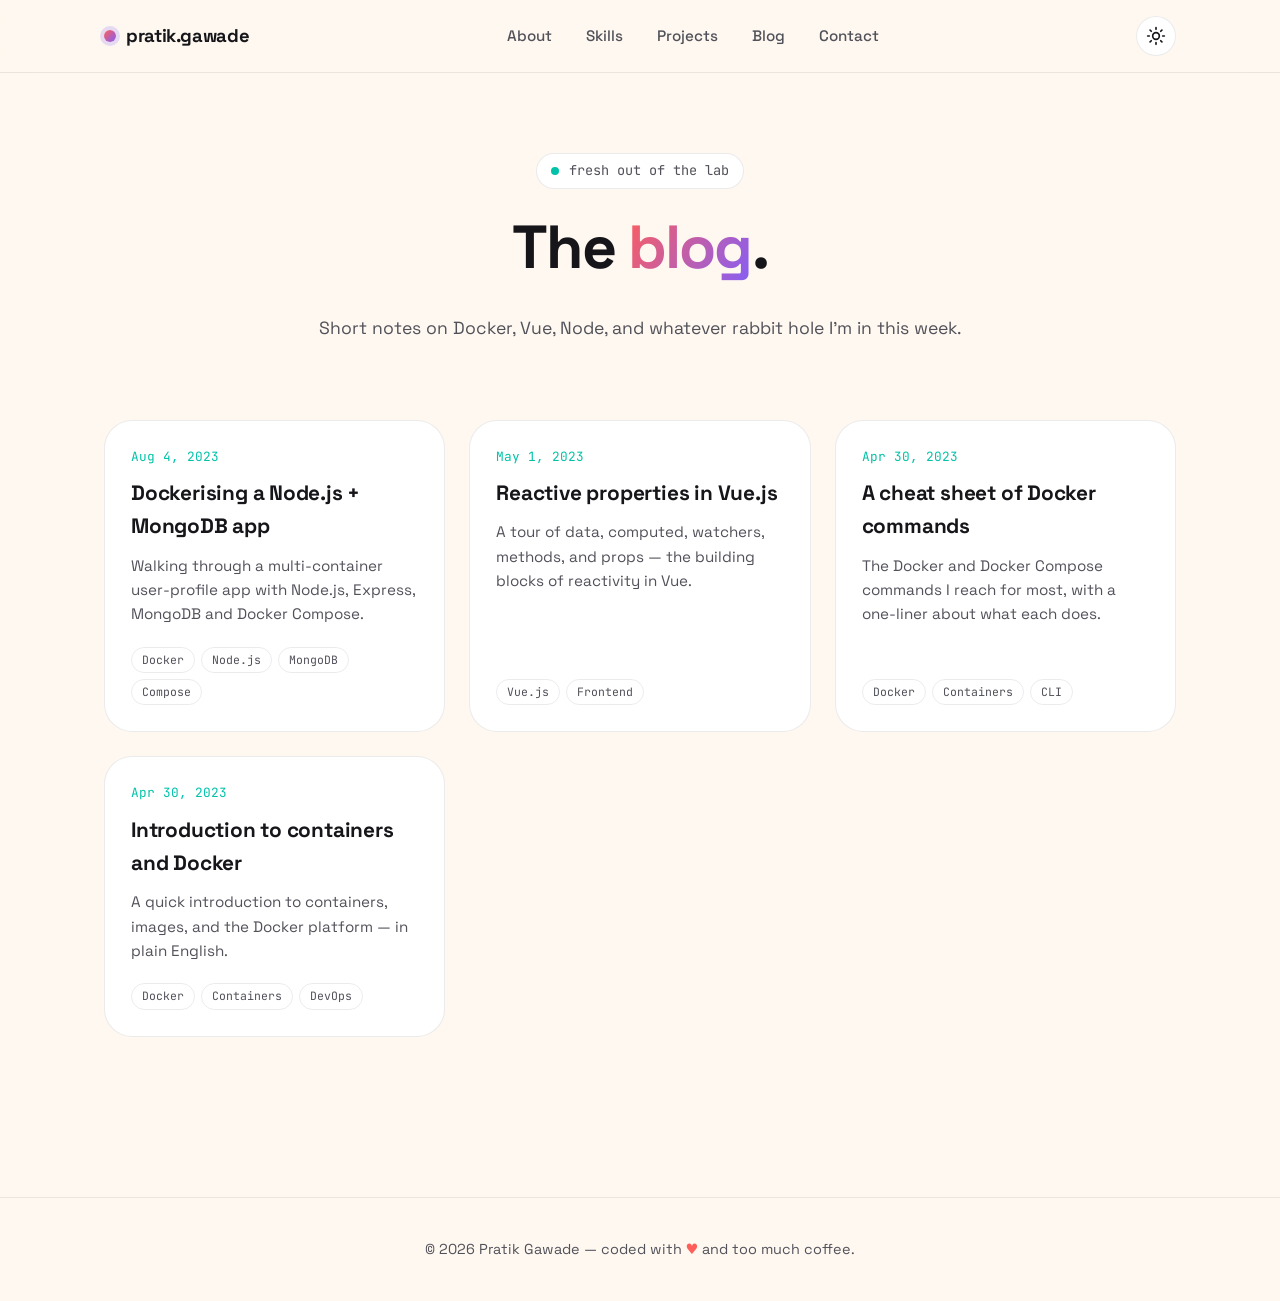
==== blog/index.html @ b4ccbeb9 "new version" ====
<!doctype html>
<html lang="en">
<head>
  <meta charset="utf-8" />
  <meta name="viewport" content="width=device-width, initial-scale=1" />
  <title>Blog — Pratik Gawade</title>
  <meta name="description" content="Articles about Docker, Vue.js, Node.js, and the odd DevOps rabbit hole." />
  <meta name="theme-color" content="#0e0e12" />
  <link rel="icon" href="data:image/svg+xml,%3Csvg xmlns='http://www.w3.org/2000/svg' viewBox='0 0 100 100'%3E%3Ctext y='.9em' font-size='90'%3E%E2%9C%A8%3C/text%3E%3C/svg%3E" />
  <link rel="preconnect" href="https://fonts.googleapis.com" />
  <link rel="preconnect" href="https://fonts.gstatic.com" crossorigin />
  <link href="https://fonts.googleapis.com/css2?family=Space+Grotesk:wght@400;500;600;700&family=JetBrains+Mono:wght@400;500;700&display=swap" rel="stylesheet" />
  <link rel="stylesheet" href="../assets/css/styles.css" />
</head>
<body>

  <header class="nav">
    <div class="nav-inner">
      <a href="../" class="brand"><span class="brand-dot"></span> pratik.gawade</a>
      <nav class="nav-links" id="nav-links">
        <a href="../#about">About</a>
        <a href="../#skills">Skills</a>
        <a href="../#projects">Projects</a>
        <a href="./">Blog</a>
        <a href="../#contact">Contact</a>
      </nav>
      <div style="display:flex; gap:8px; align-items:center;">
        <button class="theme-toggle" aria-label="Toggle theme">
          <svg class="moon" viewBox="0 0 24 24" fill="none" stroke="currentColor" stroke-width="2" stroke-linecap="round" stroke-linejoin="round"><path d="M21 12.79A9 9 0 1 1 11.21 3 7 7 0 0 0 21 12.79z"/></svg>
          <svg class="sun"  viewBox="0 0 24 24" fill="none" stroke="currentColor" stroke-width="2" stroke-linecap="round" stroke-linejoin="round"><circle cx="12" cy="12" r="4"/><path d="M12 2v2M12 20v2M4.93 4.93l1.41 1.41M17.66 17.66l1.41 1.41M2 12h2M20 12h2M4.93 19.07l1.41-1.41M17.66 6.34l1.41-1.41"/></svg>
        </button>
        <button class="nav-burger" aria-label="Open menu" aria-controls="nav-links">
          <svg viewBox="0 0 24 24" width="22" height="22" fill="none" stroke="currentColor" stroke-width="2" stroke-linecap="round"><line x1="3" y1="6" x2="21" y2="6"/><line x1="3" y1="12" x2="21" y2="12"/><line x1="3" y1="18" x2="21" y2="18"/></svg>
        </button>
      </div>
    </div>
  </header>

  <section class="blog-hero">
    <span class="hero-eyebrow"><span class="pulse"></span> fresh out of the lab</span>
    <h1>The <span class="accent">blog</span>.</h1>
    <p>Short notes on Docker, Vue, Node, and whatever rabbit hole I'm in this week.</p>
  </section>

  <div class="post-grid" data-post-list>
    <!-- posts injected by /assets/js/blog.js -->
  </div>

  <footer>
    &copy; <span data-year></span> Pratik Gawade — coded with <span class="heart">♥</span> and too much coffee.
  </footer>

  <script src="../assets/js/main.js"></script>
  <script src="../assets/js/blog.js"></script>
</body>
</html>
---- assets/css/styles.css ----
/* =========================================================================
   Pratik Gawade — portfolio stylesheet
   Playful + bold. CSS custom properties, no framework.
   ========================================================================= */

:root {
  --bg: #0e0e12;
  --bg-elev: #17171d;
  --fg: #f5f5f7;
  --fg-dim: #a8a8b3;
  --border: rgba(255, 255, 255, 0.08);

  --accent-1: #ff5e5b;   /* coral     */
  --accent-2: #ffd166;   /* sunny     */
  --accent-3: #00c2a8;   /* teal      */
  --accent-4: #845ef7;   /* violet    */
  --accent-5: #ff8cc3;   /* bubblegum */

  --font-display: "Space Grotesk", system-ui, -apple-system, Segoe UI, sans-serif;
  --font-mono: "JetBrains Mono", ui-monospace, SFMono-Regular, Menlo, monospace;

  --radius: 18px;
  --radius-lg: 28px;
  --max-w: 1120px;
  --ease: cubic-bezier(0.2, 0.8, 0.2, 1);
}

[data-theme="light"] {
  --bg: #fff8f0;
  --bg-elev: #ffffff;
  --fg: #16161a;
  --fg-dim: #51515a;
  --border: rgba(0, 0, 0, 0.08);
  --accent-5: #e85aa0;
}

/* ---------- base ---------- */

*, *::before, *::after { box-sizing: border-box; }

html { scroll-behavior: smooth; }

body {
  margin: 0;
  font-family: var(--font-display);
  background: var(--bg);
  color: var(--fg);
  line-height: 1.6;
  -webkit-font-smoothing: antialiased;
  overflow-x: hidden;
  transition: background 0.4s var(--ease), color 0.4s var(--ease);
}

a { color: var(--fg); text-decoration: none; }

img { max-width: 100%; display: block; }

code, pre, kbd {
  font-family: var(--font-mono);
  font-size: 0.92em;
}

.container {
  width: 100%;
  max-width: var(--max-w);
  margin: 0 auto;
  padding: 0 24px;
}

/* ---------- nav ---------- */

.nav {
  position: sticky;
  top: 0;
  z-index: 100;
  backdrop-filter: blur(14px);
  -webkit-backdrop-filter: blur(14px);
  background: color-mix(in oklab, var(--bg) 70%, transparent);
  border-bottom: 1px solid var(--border);
}

.nav-inner {
  display: flex;
  align-items: center;
  justify-content: space-between;
  padding: 16px 24px;
  max-width: var(--max-w);
  margin: 0 auto;
}

.brand {
  font-weight: 700;
  font-size: 1.15rem;
  letter-spacing: -0.02em;
  display: inline-flex;
  align-items: center;
  gap: 10px;
}
.brand-dot {
  width: 12px; height: 12px; border-radius: 50%;
  background: linear-gradient(135deg, var(--accent-1), var(--accent-4));
  box-shadow: 0 0 0 4px color-mix(in oklab, var(--accent-4) 20%, transparent);
}

.nav-links {
  display: flex;
  gap: 6px;
  align-items: center;
}
.nav-links a {
  padding: 8px 14px;
  border-radius: 999px;
  color: var(--fg-dim);
  font-weight: 500;
  font-size: 0.95rem;
  transition: color 0.2s, background 0.2s;
}
.nav-links a:hover { color: var(--fg); background: var(--bg-elev); }

.theme-toggle {
  background: var(--bg-elev);
  border: 1px solid var(--border);
  color: var(--fg);
  width: 40px; height: 40px;
  border-radius: 50%;
  cursor: pointer;
  display: inline-flex;
  align-items: center;
  justify-content: center;
  transition: transform 0.3s var(--ease), background 0.2s;
}
.theme-toggle:hover { transform: rotate(20deg); background: color-mix(in oklab, var(--accent-2) 30%, var(--bg-elev)); }
.theme-toggle svg { width: 20px; height: 20px; }
.theme-toggle .sun { display: none; }
[data-theme="light"] .theme-toggle .sun { display: block; }
[data-theme="light"] .theme-toggle .moon { display: none; }

.nav-burger {
  display: none;
  background: transparent;
  border: 0;
  color: var(--fg);
  cursor: pointer;
  width: 40px; height: 40px;
  border-radius: 50%;
}

/* ---------- hero ---------- */

.hero {
  position: relative;
  padding: 90px 24px 110px;
  max-width: var(--max-w);
  margin: 0 auto;
  display: grid;
  grid-template-columns: 1.4fr 1fr;
  gap: 60px;
  align-items: center;
  overflow: hidden;
}

.hero-blob {
  position: absolute;
  inset: 0;
  z-index: -1;
  overflow: hidden;
  pointer-events: none;
}
.hero-blob::before,
.hero-blob::after {
  content: "";
  position: absolute;
  width: 520px;
  height: 520px;
  border-radius: 50%;
  filter: blur(90px);
  opacity: 0.55;
  animation: drift 18s ease-in-out infinite;
}
.hero-blob::before {
  background: radial-gradient(circle, var(--accent-1), transparent 60%);
  top: -120px; left: -120px;
}
.hero-blob::after {
  background: radial-gradient(circle, var(--accent-4), transparent 60%);
  bottom: -140px; right: -100px;
  animation-delay: -9s;
}
[data-theme="light"] .hero-blob::before,
[data-theme="light"] .hero-blob::after { opacity: 0.35; }

@keyframes drift {
  0%, 100% { transform: translate(0, 0) scale(1); }
  33%      { transform: translate(60px, -40px) scale(1.1); }
  66%      { transform: translate(-50px, 60px) scale(0.95); }
}

.hero-eyebrow {
  display: inline-flex;
  align-items: center;
  gap: 10px;
  font-family: var(--font-mono);
  font-size: 0.85rem;
  color: var(--fg-dim);
  padding: 6px 14px;
  border: 1px solid var(--border);
  border-radius: 999px;
  background: var(--bg-elev);
}
.hero-eyebrow .pulse {
  width: 8px; height: 8px; border-radius: 50%;
  background: var(--accent-3);
  box-shadow: 0 0 0 0 color-mix(in oklab, var(--accent-3) 60%, transparent);
  animation: pulse 2s infinite;
}
@keyframes pulse {
  0%   { box-shadow: 0 0 0 0 color-mix(in oklab, var(--accent-3) 60%, transparent); }
  70%  { box-shadow: 0 0 0 10px transparent; }
  100% { box-shadow: 0 0 0 0 transparent; }
}

.hero h1 {
  font-size: clamp(2.6rem, 6.5vw, 4.6rem);
  line-height: 1.02;
  letter-spacing: -0.03em;
  margin: 18px 0 20px;
  font-weight: 700;
}
.hero h1 .wave {
  display: inline-block;
  transform-origin: 70% 70%;
  animation: wave 2.5s ease-in-out infinite;
}
@keyframes wave {
  0%, 60%, 100% { transform: rotate(0); }
  10%           { transform: rotate(14deg); }
  20%           { transform: rotate(-8deg); }
  30%           { transform: rotate(14deg); }
  40%           { transform: rotate(-4deg); }
  50%           { transform: rotate(10deg); }
}
.hero h1 .accent {
  background: linear-gradient(120deg, var(--accent-1), var(--accent-4) 50%, var(--accent-3));
  -webkit-background-clip: text;
          background-clip: text;
  color: transparent;
}

.hero .role {
  font-family: var(--font-mono);
  color: var(--fg-dim);
  font-size: 1.05rem;
}
.hero .role .rotator {
  color: var(--accent-2);
  font-weight: 700;
  display: inline-block;
  min-width: 1ch;
}
.hero .role .rotator::after {
  content: "|";
  margin-left: 2px;
  animation: blink 1s steps(2) infinite;
  color: var(--accent-1);
}
@keyframes blink { 50% { opacity: 0; } }

.hero p.lead {
  font-size: 1.15rem;
  color: var(--fg-dim);
  max-width: 540px;
  margin: 24px 0 32px;
}

.cta-row {
  display: flex;
  gap: 14px;
  flex-wrap: wrap;
}

.btn {
  display: inline-flex;
  align-items: center;
  gap: 10px;
  padding: 14px 24px;
  border-radius: 999px;
  font-weight: 600;
  font-size: 1rem;
  cursor: pointer;
  border: 2px solid transparent;
  transition: transform 0.15s var(--ease), box-shadow 0.2s, background 0.2s, color 0.2s;
}
.btn-primary {
  background: linear-gradient(120deg, var(--accent-1), var(--accent-4));
  color: #fff;
  box-shadow: 0 12px 30px -10px color-mix(in oklab, var(--accent-1) 60%, transparent);
}
.btn-primary:hover { transform: translateY(-2px); box-shadow: 0 18px 36px -10px color-mix(in oklab, var(--accent-4) 60%, transparent); }
.btn-ghost {
  background: transparent;
  color: var(--fg);
  border-color: var(--border);
}
.btn-ghost:hover { border-color: var(--accent-2); color: var(--accent-2); }

/* hero portrait */

.hero-portrait {
  position: relative;
  justify-self: center;
}
.hero-portrait .blob-frame {
  width: min(360px, 80vw);
  aspect-ratio: 1;
  border-radius: 60% 40% 55% 45% / 50% 60% 40% 50%;
  overflow: hidden;
  background: linear-gradient(135deg, var(--accent-4), var(--accent-1));
  padding: 6px;
  animation: morph 12s ease-in-out infinite;
  box-shadow: 0 30px 80px -30px color-mix(in oklab, var(--accent-4) 60%, transparent);
}
.hero-portrait .blob-frame img {
  width: 100%; height: 100%;
  object-fit: cover;
  border-radius: inherit;
}
@keyframes morph {
  0%, 100% { border-radius: 60% 40% 55% 45% / 50% 60% 40% 50%; }
  33%      { border-radius: 45% 55% 40% 60% / 60% 45% 55% 40%; }
  66%      { border-radius: 50% 50% 60% 40% / 45% 60% 40% 55%; }
}

.hero-portrait .sticker {
  position: absolute;
  padding: 10px 16px;
  border-radius: 999px;
  background: var(--bg-elev);
  border: 1px solid var(--border);
  font-family: var(--font-mono);
  font-size: 0.8rem;
  color: var(--fg);
  box-shadow: 0 10px 30px -12px rgba(0,0,0,0.4);
  animation: float 6s ease-in-out infinite;
}
.hero-portrait .sticker.s1 { top: 10%;  left: -20px;   color: var(--accent-3); }
.hero-portrait .sticker.s2 { bottom: 18%; right: -24px; color: var(--accent-2); animation-delay: -3s; }
.hero-portrait .sticker.s3 { bottom: -10px; left: 20%;  color: var(--accent-5); animation-delay: -1.5s; }
@keyframes float {
  0%, 100% { transform: translateY(0); }
  50%      { transform: translateY(-8px); }
}

/* ---------- sections ---------- */

section {
  padding: 90px 24px;
  max-width: var(--max-w);
  margin: 0 auto;
}

.section-head {
  margin-bottom: 50px;
}
.section-tag {
  display: inline-block;
  font-family: var(--font-mono);
  font-size: 0.85rem;
  color: var(--accent-3);
  background: color-mix(in oklab, var(--accent-3) 15%, transparent);
  padding: 4px 12px;
  border-radius: 999px;
  margin-bottom: 14px;
}
.section-head h2 {
  font-size: clamp(2rem, 4vw, 3rem);
  letter-spacing: -0.02em;
  margin: 0;
  line-height: 1.1;
}
.section-head p {
  color: var(--fg-dim);
  max-width: 620px;
  margin-top: 14px;
  font-size: 1.05rem;
}

/* ---------- about ---------- */

.about-grid {
  display: grid;
  grid-template-columns: 1.4fr 1fr;
  gap: 50px;
  align-items: start;
}
.about-grid p { color: var(--fg-dim); font-size: 1.08rem; }
.about-grid p strong { color: var(--fg); }

.fact-card {
  background: var(--bg-elev);
  border: 1px solid var(--border);
  border-radius: var(--radius-lg);
  padding: 28px;
  display: grid;
  gap: 20px;
}
.fact {
  display: flex;
  align-items: baseline;
  gap: 14px;
}
.fact .num {
  font-family: var(--font-mono);
  font-size: 2.2rem;
  font-weight: 700;
  background: linear-gradient(120deg, var(--accent-1), var(--accent-4));
  -webkit-background-clip: text; background-clip: text;
  color: transparent;
}
.fact .label { color: var(--fg-dim); font-size: 0.95rem; }

/* ---------- skills ---------- */

.skill-group {
  margin-bottom: 32px;
}
.skill-group h3 {
  font-size: 1.1rem;
  margin: 0 0 14px;
  color: var(--fg-dim);
  font-weight: 500;
  font-family: var(--font-mono);
  letter-spacing: 0.02em;
}
.chips {
  display: flex;
  flex-wrap: wrap;
  gap: 10px;
}
.chip {
  padding: 10px 18px;
  border-radius: 999px;
  background: var(--bg-elev);
  border: 1px solid var(--border);
  font-weight: 500;
  font-size: 0.95rem;
  transition: transform 0.15s var(--ease), background 0.2s, color 0.2s, border-color 0.2s;
}
.chip:hover { transform: translateY(-2px); }
.chip.c1 { color: var(--accent-1); border-color: color-mix(in oklab, var(--accent-1) 40%, transparent); }
.chip.c1:hover { background: color-mix(in oklab, var(--accent-1) 15%, var(--bg-elev)); }
.chip.c2 { color: var(--accent-2); border-color: color-mix(in oklab, var(--accent-2) 40%, transparent); }
.chip.c2:hover { background: color-mix(in oklab, var(--accent-2) 15%, var(--bg-elev)); }
.chip.c3 { color: var(--accent-3); border-color: color-mix(in oklab, var(--accent-3) 40%, transparent); }
.chip.c3:hover { background: color-mix(in oklab, var(--accent-3) 15%, var(--bg-elev)); }
.chip.c4 { color: var(--accent-4); border-color: color-mix(in oklab, var(--accent-4) 40%, transparent); }
.chip.c4:hover { background: color-mix(in oklab, var(--accent-4) 15%, var(--bg-elev)); }
.chip.c5 { color: var(--accent-5); border-color: color-mix(in oklab, var(--accent-5) 40%, transparent); }
.chip.c5:hover { background: color-mix(in oklab, var(--accent-5) 15%, var(--bg-elev)); }

/* ---------- experience / timeline ---------- */

.timeline {
  position: relative;
  padding-left: 36px;
}
.timeline::before {
  content: "";
  position: absolute;
  left: 10px;
  top: 8px;
  bottom: 8px;
  width: 2px;
  background: linear-gradient(to bottom, var(--accent-1), var(--accent-4), var(--accent-3));
  border-radius: 2px;
  opacity: 0.5;
}
.timeline-item {
  position: relative;
  background: var(--bg-elev);
  border: 1px solid var(--border);
  border-radius: var(--radius-lg);
  padding: 28px 30px;
  margin-bottom: 24px;
}
.timeline-dot {
  position: absolute;
  left: -36px;
  top: 32px;
  width: 22px; height: 22px;
  border-radius: 50%;
  background: var(--bg);
  border: 3px solid var(--accent-4);
  box-shadow: 0 0 0 4px color-mix(in oklab, var(--accent-4) 25%, transparent);
}
.timeline-item:nth-child(1) .timeline-dot { border-color: var(--accent-1); box-shadow: 0 0 0 4px color-mix(in oklab, var(--accent-1) 25%, transparent); }
.timeline-item:nth-child(2) .timeline-dot { border-color: var(--accent-3); box-shadow: 0 0 0 4px color-mix(in oklab, var(--accent-3) 25%, transparent); }
.timeline-item:nth-child(3) .timeline-dot { border-color: var(--accent-2); box-shadow: 0 0 0 4px color-mix(in oklab, var(--accent-2) 25%, transparent); }

.timeline-when {
  font-family: var(--font-mono);
  font-size: 0.85rem;
  color: var(--accent-3);
  margin-bottom: 6px;
}
.timeline-item h3 {
  margin: 0 0 6px;
  font-size: 1.35rem;
  letter-spacing: -0.01em;
}
.timeline-item h3 .at {
  color: var(--fg-dim);
  font-weight: 500;
  font-size: 0.95rem;
}
.timeline-note {
  color: var(--fg-dim);
  font-size: 0.95rem;
  margin: 0 0 20px;
}
.timeline-item > ul {
  color: var(--fg-dim);
  padding-left: 1.1em;
  margin: 10px 0 0;
}
.timeline-item > ul li { margin: 6px 0; }
.timeline-item > ul li strong { color: var(--fg); }

.role-project {
  margin-top: 22px;
  padding-top: 20px;
  border-top: 1px dashed var(--border);
}
.role-project h4 {
  margin: 0 0 10px;
  font-size: 1.05rem;
  font-family: var(--font-mono);
  color: var(--accent-2);
  letter-spacing: 0.01em;
}
.role-project ul {
  color: var(--fg-dim);
  padding-left: 1.1em;
  margin: 0;
}
.role-project ul li { margin: 6px 0; }
.role-project ul li strong { color: var(--fg); }

/* ---------- beyond (education + interests) ---------- */

.two-col {
  display: grid;
  grid-template-columns: 1fr 1fr;
  gap: 24px;
}
@media (max-width: 820px) {
  .two-col { grid-template-columns: 1fr; }
  .timeline { padding-left: 28px; }
  .timeline-dot { left: -28px; width: 18px; height: 18px; top: 28px; }
}

/* ---------- projects ---------- */

.project-grid {
  display: grid;
  grid-template-columns: repeat(auto-fit, minmax(290px, 1fr));
  gap: 24px;
}
.project-card {
  background: var(--bg-elev);
  border: 1px solid var(--border);
  border-radius: var(--radius-lg);
  padding: 28px;
  transition: transform 0.2s var(--ease), border-color 0.2s, box-shadow 0.2s;
  position: relative;
  overflow: hidden;
  display: flex;
  flex-direction: column;
}
.project-card::before {
  content: "";
  position: absolute;
  inset: 0;
  border-radius: inherit;
  padding: 1px;
  background: linear-gradient(135deg, var(--accent-1), var(--accent-4));
  -webkit-mask: linear-gradient(#000 0 0) content-box, linear-gradient(#000 0 0);
          mask: linear-gradient(#000 0 0) content-box, linear-gradient(#000 0 0);
  -webkit-mask-composite: xor;
          mask-composite: exclude;
  opacity: 0;
  transition: opacity 0.3s;
  pointer-events: none;
}
.project-card:hover { transform: translateY(-6px); box-shadow: 0 24px 50px -20px rgba(0,0,0,0.5); }
.project-card:hover::before { opacity: 1; }
.project-card .emoji {
  font-size: 2rem;
  margin-bottom: 14px;
}
.project-card h3 {
  margin: 0 0 10px;
  font-size: 1.3rem;
  letter-spacing: -0.01em;
}
.project-card p { color: var(--fg-dim); margin: 0 0 20px; font-size: 0.98rem; flex: 1; }
.project-card .tech {
  display: flex;
  flex-wrap: wrap;
  gap: 6px;
  margin-bottom: 20px;
}
.project-card .tech span {
  font-family: var(--font-mono);
  font-size: 0.75rem;
  color: var(--fg-dim);
  padding: 3px 10px;
  border: 1px solid var(--border);
  border-radius: 999px;
}
.project-card .links {
  display: flex;
  gap: 14px;
  font-size: 0.95rem;
}
.project-card .links a {
  color: var(--accent-3);
  font-weight: 600;
  display: inline-flex;
  align-items: center;
  gap: 6px;
}
.project-card .links a:hover { color: var(--accent-1); }

/* ---------- contact ---------- */

.contact {
  text-align: center;
}
.contact-card {
  background: var(--bg-elev);
  border: 1px solid var(--border);
  border-radius: var(--radius-lg);
  padding: 60px 32px;
  max-width: 720px;
  margin: 0 auto;
  position: relative;
  overflow: hidden;
}
.contact-card::before {
  content: "";
  position: absolute;
  inset: -2px;
  background: conic-gradient(from 90deg, var(--accent-1), var(--accent-2), var(--accent-3), var(--accent-4), var(--accent-5), var(--accent-1));
  border-radius: inherit;
  z-index: -1;
  filter: blur(30px);
  opacity: 0.3;
  animation: spin 20s linear infinite;
}
@keyframes spin { to { transform: rotate(360deg); } }
.contact-card h2 {
  font-size: clamp(1.8rem, 4vw, 2.8rem);
  margin: 0 0 10px;
  letter-spacing: -0.02em;
}
.contact-card p { color: var(--fg-dim); margin: 0 0 30px; }
.socials {
  display: flex;
  gap: 14px;
  justify-content: center;
  flex-wrap: wrap;
}
.socials a {
  width: 54px; height: 54px;
  border-radius: 50%;
  background: var(--bg);
  border: 1px solid var(--border);
  display: inline-flex;
  align-items: center;
  justify-content: center;
  color: var(--fg);
  transition: transform 0.2s var(--ease), color 0.2s, background 0.2s, border-color 0.2s;
}
.socials a svg { width: 22px; height: 22px; }
.socials a:hover { transform: translateY(-4px) rotate(-6deg); }
.socials a.gh:hover { color: #fff; background: #24292f; border-color: #24292f; }
.socials a.li:hover { color: #fff; background: #0a66c2; border-color: #0a66c2; }
.socials a.ig:hover { color: #fff; background: linear-gradient(135deg, #f09433, #e6683c, #dc2743, #cc2366, #bc1888); border-color: transparent; }
.socials a.em:hover { color: #fff; background: var(--accent-1); border-color: var(--accent-1); }

/* ---------- footer ---------- */

footer {
  padding: 40px 24px;
  text-align: center;
  color: var(--fg-dim);
  font-size: 0.9rem;
  border-top: 1px solid var(--border);
  margin-top: 60px;
}
footer .heart { color: var(--accent-1); }

/* ---------- blog ---------- */

.blog-hero {
  padding: 80px 24px 40px;
  max-width: var(--max-w);
  margin: 0 auto;
  text-align: center;
}
.blog-hero h1 {
  font-size: clamp(2.4rem, 5vw, 3.8rem);
  letter-spacing: -0.03em;
  margin: 10px 0 14px;
}
.blog-hero h1 .accent {
  background: linear-gradient(120deg, var(--accent-1), var(--accent-4));
  -webkit-background-clip: text; background-clip: text;
  color: transparent;
}
.blog-hero p { color: var(--fg-dim); font-size: 1.1rem; }

.post-grid {
  display: grid;
  grid-template-columns: repeat(auto-fit, minmax(280px, 1fr));
  gap: 24px;
  padding: 20px 24px 100px;
  max-width: var(--max-w);
  margin: 0 auto;
}
.post-card {
  background: var(--bg-elev);
  border: 1px solid var(--border);
  border-radius: var(--radius-lg);
  padding: 26px;
  text-decoration: none;
  color: inherit;
  display: flex;
  flex-direction: column;
  transition: transform 0.2s var(--ease), border-color 0.2s, box-shadow 0.2s;
}
.post-card:hover { transform: translateY(-4px); border-color: color-mix(in oklab, var(--accent-4) 50%, var(--border)); box-shadow: 0 20px 40px -20px rgba(0,0,0,0.4); }
.post-card .date {
  font-family: var(--font-mono);
  font-size: 0.8rem;
  color: var(--accent-3);
  margin-bottom: 10px;
}
.post-card h2 {
  margin: 0 0 10px;
  font-size: 1.3rem;
  letter-spacing: -0.01em;
}
.post-card p { color: var(--fg-dim); font-size: 0.95rem; margin: 0 0 20px; flex: 1; }
.post-card .tags { display: flex; flex-wrap: wrap; gap: 6px; }
.post-card .tags span {
  font-family: var(--font-mono);
  font-size: 0.72rem;
  color: var(--fg-dim);
  padding: 3px 10px;
  border: 1px solid var(--border);
  border-radius: 999px;
}

/* post view */
.post {
  max-width: 760px;
  margin: 0 auto;
  padding: 60px 24px 100px;
}
.post .back {
  display: inline-flex;
  align-items: center;
  gap: 6px;
  color: var(--fg-dim);
  font-family: var(--font-mono);
  font-size: 0.9rem;
  margin-bottom: 30px;
}
.post .back:hover { color: var(--accent-3); }
.post .meta {
  color: var(--fg-dim);
  font-family: var(--font-mono);
  font-size: 0.9rem;
  margin-bottom: 10px;
}
.post h1.title {
  font-size: clamp(2rem, 4.5vw, 3rem);
  line-height: 1.1;
  letter-spacing: -0.03em;
  margin: 0 0 20px;
}
.post .tags { display: flex; flex-wrap: wrap; gap: 6px; margin-bottom: 40px; }
.post .tags span {
  font-family: var(--font-mono);
  font-size: 0.72rem;
  color: var(--accent-3);
  padding: 3px 10px;
  border: 1px solid color-mix(in oklab, var(--accent-3) 40%, transparent);
  border-radius: 999px;
}

.post .md h2 { font-size: 1.7rem; margin: 44px 0 14px; letter-spacing: -0.01em; }
.post .md h3 { font-size: 1.3rem; margin: 32px 0 10px; }
.post .md p  { margin: 14px 0; color: var(--fg); font-size: 1.05rem; }
.post .md a  { color: var(--accent-3); text-decoration: underline; text-underline-offset: 3px; text-decoration-color: color-mix(in oklab, var(--accent-3) 40%, transparent); }
.post .md a:hover { color: var(--accent-1); text-decoration-color: var(--accent-1); }
.post .md ul, .post .md ol { padding-left: 1.4em; }
.post .md li { margin: 8px 0; }
.post .md img { border-radius: var(--radius); margin: 24px 0; }
.post .md hr { border: 0; border-top: 1px solid var(--border); margin: 40px 0; }
.post .md blockquote {
  border-left: 4px solid var(--accent-4);
  padding: 6px 20px;
  margin: 20px 0;
  background: color-mix(in oklab, var(--accent-4) 10%, transparent);
  border-radius: 0 var(--radius) var(--radius) 0;
  color: var(--fg-dim);
}
.post .md code {
  background: color-mix(in oklab, var(--accent-2) 15%, var(--bg-elev));
  color: var(--accent-2);
  padding: 2px 6px;
  border-radius: 6px;
  font-size: 0.9em;
}
.post .md pre {
  background: var(--bg-elev);
  border: 1px solid var(--border);
  padding: 20px;
  border-radius: var(--radius);
  overflow-x: auto;
  margin: 20px 0;
}
.post .md pre code {
  background: transparent;
  color: var(--fg);
  padding: 0;
  font-size: 0.9rem;
}

/* ---------- 404 ---------- */

.notfound {
  min-height: 80vh;
  display: grid;
  place-items: center;
  text-align: center;
  padding: 40px;
}
.notfound h1 {
  font-size: clamp(5rem, 20vw, 12rem);
  margin: 0;
  background: linear-gradient(120deg, var(--accent-1), var(--accent-4));
  -webkit-background-clip: text; background-clip: text;
  color: transparent;
  line-height: 1;
}
.notfound p { color: var(--fg-dim); font-size: 1.1rem; margin: 20px 0 30px; }

/* ---------- utils ---------- */

.reveal {
  opacity: 0;
  transform: translateY(24px);
  transition: opacity 0.7s var(--ease), transform 0.7s var(--ease);
}
.reveal.in {
  opacity: 1;
  transform: none;
}

.sr-only {
  position: absolute; width: 1px; height: 1px; padding: 0; overflow: hidden;
  clip: rect(0,0,0,0); white-space: nowrap; border: 0;
}

/* ---------- responsive ---------- */

@media (max-width: 820px) {
  .hero {
    grid-template-columns: 1fr;
    text-align: center;
    padding: 50px 24px 70px;
    gap: 40px;
  }
  .hero-portrait { order: -1; }
  .hero p.lead { margin-left: auto; margin-right: auto; }
  .cta-row { justify-content: center; }
  .about-grid { grid-template-columns: 1fr; }

  .nav-links { display: none; position: absolute; top: 100%; right: 16px;
    flex-direction: column; align-items: stretch; gap: 4px;
    background: var(--bg-elev); border: 1px solid var(--border);
    padding: 10px; border-radius: 16px; min-width: 180px;
    box-shadow: 0 20px 40px -20px rgba(0,0,0,0.5);
  }
  .nav-links.open { display: flex; }
  .nav-burger { display: inline-flex; align-items: center; justify-content: center; }
}

@media (prefers-reduced-motion: reduce) {
  *, *::before, *::after {
    animation-duration: 0.001ms !important;
    animation-iteration-count: 1 !important;
    transition-duration: 0.001ms !important;
    scroll-behavior: auto !important;
  }
  .reveal { opacity: 1; transform: none; }
}
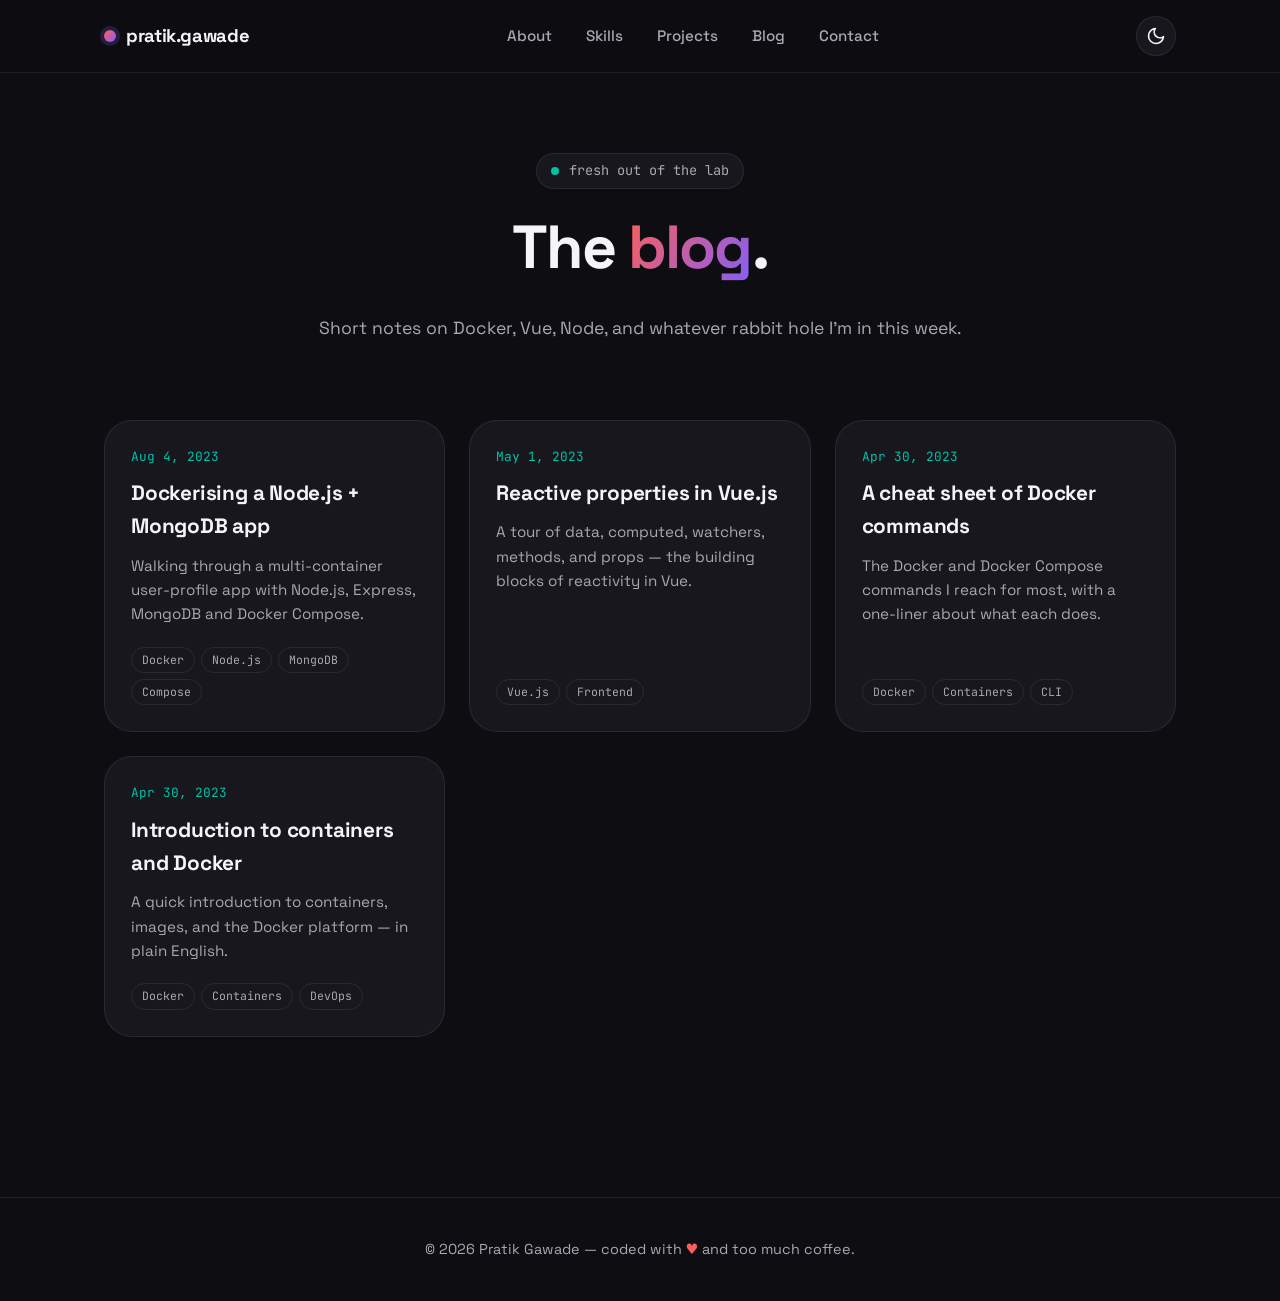
==== commit 9be6a608: "final sketch" ====
--- a/blog/index.html
+++ b/blog/index.html
@@ -50,7 +50,7 @@
     &copy; <span data-year></span> Pratik Gawade — coded with <span class="heart">♥</span> and too much coffee.
   </footer>
 
-  <script src="../assets/js/main.js"></script>
-  <script src="../assets/js/blog.js"></script>
+  <script src="../assets/js/main.js" defer></script>
+  <script src="../assets/js/blog.js" defer></script>
 </body>
 </html>
--- a/assets/css/styles.css
+++ b/assets/css/styles.css
@@ -38,7 +38,7 @@
 
 *, *::before, *::after { box-sizing: border-box; }
 
-html { scroll-behavior: smooth; }
+html { scroll-behavior: smooth; overflow-x: hidden; }
 
 body {
   margin: 0;
@@ -170,13 +170,17 @@
 .hero-blob::after {
   content: "";
   position: absolute;
-  width: 520px;
-  height: 520px;
+  width: 420px;
+  height: 420px;
   border-radius: 50%;
-  filter: blur(90px);
+  filter: blur(60px);
   opacity: 0.55;
   animation: drift 18s ease-in-out infinite;
-}
+  will-change: transform;
+  animation-play-state: paused;
+}
+.hero-in .hero-blob::before,
+.hero-in .hero-blob::after { animation-play-state: running; }
 .hero-blob::before {
   background: radial-gradient(circle, var(--accent-1), transparent 60%);
   top: -120px; left: -120px;
@@ -271,6 +275,15 @@
   max-width: 540px;
   margin: 24px 0 32px;
 }
+.hero p.lead a {
+  color: var(--accent-3);
+  text-decoration: underline;
+  text-underline-offset: 3px;
+  text-decoration-color: color-mix(in oklab, var(--accent-3) 40%, transparent);
+  transition: color 0.2s, text-decoration-color 0.2s;
+}
+.hero p.lead a:hover { color: var(--accent-1); text-decoration-color: var(--accent-1); }
+.hero p.lead a strong { color: inherit; }
 
 .cta-row {
   display: flex;
@@ -317,8 +330,10 @@
   background: linear-gradient(135deg, var(--accent-4), var(--accent-1));
   padding: 6px;
   animation: morph 12s ease-in-out infinite;
+  animation-play-state: paused;
   box-shadow: 0 30px 80px -30px color-mix(in oklab, var(--accent-4) 60%, transparent);
 }
+.hero-in .hero-portrait .blob-frame { animation-play-state: running; }
 .hero-portrait .blob-frame img {
   width: 100%; height: 100%;
   object-fit: cover;
@@ -341,7 +356,10 @@
   color: var(--fg);
   box-shadow: 0 10px 30px -12px rgba(0,0,0,0.4);
   animation: float 6s ease-in-out infinite;
-}
+  animation-play-state: paused;
+  will-change: transform;
+}
+.hero-in .hero-portrait .sticker { animation-play-state: running; }
 .hero-portrait .sticker.s1 { top: 10%;  left: -20px;   color: var(--accent-3); }
 .hero-portrait .sticker.s2 { bottom: 18%; right: -24px; color: var(--accent-2); animation-delay: -3s; }
 .hero-portrait .sticker.s3 { bottom: -10px; left: 20%;  color: var(--accent-5); animation-delay: -1.5s; }
@@ -394,6 +412,21 @@
 }
 .about-grid p { color: var(--fg-dim); font-size: 1.08rem; }
 .about-grid p strong { color: var(--fg); }
+.about-grid p a {
+  color: var(--accent-3);
+  text-decoration: underline;
+  text-underline-offset: 3px;
+  text-decoration-color: color-mix(in oklab, var(--accent-3) 40%, transparent);
+  transition: color 0.2s, text-decoration-color 0.2s;
+}
+.about-grid p a:hover { color: var(--accent-1); text-decoration-color: var(--accent-1); }
+.about-grid p a strong { color: inherit; }
+
+.about-side {
+  display: flex;
+  flex-direction: column;
+  gap: 24px;
+}
 
 .fact-card {
   background: var(--bg-elev);
@@ -403,20 +436,89 @@
   display: grid;
   gap: 20px;
 }
+
+/* ---------- photo card (trek shots) ---------- */
+/* Matches the hero's .blob-frame treatment: gradient-padded border,
+   morphing blob radius, and a safely-centered sticker that won't get
+   clipped by the organic shape. */
+
+.photo-card {
+  position: relative;
+  margin: 0;
+  border-radius: 60% 40% 55% 45% / 50% 60% 40% 50%;
+  overflow: hidden;
+  background: linear-gradient(135deg, var(--accent-4), var(--accent-1));
+  padding: 6px;
+  box-shadow: 0 30px 80px -30px color-mix(in oklab, var(--accent-4) 60%, transparent);
+  animation: morph 12s ease-in-out infinite;
+  animation-delay: -4s;
+  transition: transform 0.25s var(--ease);
+}
+.photo-card:hover { transform: translateY(-4px); }
+.photo-card img {
+  display: block;
+  width: 100%;
+  aspect-ratio: 4 / 3;
+  object-fit: cover;
+  border-radius: inherit;
+}
+.photo-sticker {
+  position: absolute;
+  top: 7%;
+  left: 50%;
+  transform: translateX(-50%);
+  padding: 8px 14px;
+  border-radius: 999px;
+  background: color-mix(in oklab, var(--bg-elev) 90%, transparent);
+  backdrop-filter: blur(10px);
+  -webkit-backdrop-filter: blur(10px);
+  border: 1px solid var(--border);
+  font-family: var(--font-mono);
+  font-size: 0.8rem;
+  color: var(--fg);
+  text-decoration: none;
+  white-space: nowrap;
+  box-shadow: 0 10px 30px -12px rgba(0,0,0,0.4);
+  transition: color 0.2s, background 0.2s;
+}
+.photo-sticker:hover { color: var(--accent-3); }
+
+/* ---------- interests grid (chips + trek photo side by side) ---------- */
+
+.interests-grid {
+  display: grid;
+  grid-template-columns: 1.1fr 1fr;
+  gap: 32px;
+  align-items: center;
+}
+.interests-grid .chips { gap: 12px; }
+.interests-grid .chip { padding: 12px 20px; font-size: 1rem; }
+.interests-grid .photo-card { max-width: 420px; justify-self: center; }
+@media (max-width: 820px) {
+  .interests-grid { grid-template-columns: 1fr; gap: 36px; }
+  .interests-grid .photo-card { max-width: 320px; }
+  .photo-sticker { font-size: 0.72rem; padding: 7px 12px; }
+}
 .fact {
-  display: flex;
+  display: grid;
+  grid-template-columns: 110px 1fr;
+  gap: 16px;
   align-items: baseline;
-  gap: 14px;
 }
 .fact .num {
   font-family: var(--font-mono);
   font-size: 2.2rem;
   font-weight: 700;
+  line-height: 1;
   background: linear-gradient(120deg, var(--accent-1), var(--accent-4));
   -webkit-background-clip: text; background-clip: text;
   color: transparent;
 }
-.fact .label { color: var(--fg-dim); font-size: 0.95rem; }
+.fact .label { color: var(--fg-dim); font-size: 0.95rem; line-height: 1.4; }
+@media (max-width: 420px) {
+  .fact { grid-template-columns: 90px 1fr; gap: 12px; }
+  .fact .num { font-size: 1.9rem; }
+}
 
 /* ---------- skills ---------- */
 
@@ -554,15 +656,17 @@
 }
 @media (max-width: 820px) {
   .two-col { grid-template-columns: 1fr; }
-  .timeline { padding-left: 28px; }
-  .timeline-dot { left: -28px; width: 18px; height: 18px; top: 28px; }
+  .timeline { padding-left: 24px; }
+  .timeline-dot { left: -24px; width: 18px; height: 18px; top: 28px; }
+  .timeline-item { padding: 24px 22px; }
+  .role-project { margin-top: 18px; padding-top: 16px; }
 }
 
 /* ---------- projects ---------- */
 
 .project-grid {
   display: grid;
-  grid-template-columns: repeat(auto-fit, minmax(290px, 1fr));
+  grid-template-columns: repeat(auto-fit, minmax(min(100%, 290px), 1fr));
   gap: 24px;
 }
 .project-card {
@@ -644,19 +748,24 @@
   max-width: 720px;
   margin: 0 auto;
   position: relative;
-  overflow: hidden;
+  isolation: isolate;
 }
 .contact-card::before {
   content: "";
   position: absolute;
-  inset: -2px;
+  inset: -40px;
   background: conic-gradient(from 90deg, var(--accent-1), var(--accent-2), var(--accent-3), var(--accent-4), var(--accent-5), var(--accent-1));
-  border-radius: inherit;
+  border-radius: var(--radius-lg);
   z-index: -1;
-  filter: blur(30px);
-  opacity: 0.3;
+  filter: blur(40px);
+  opacity: 0.55;
   animation: spin 20s linear infinite;
-}
+  animation-play-state: paused;
+  pointer-events: none;
+  will-change: transform;
+}
+.contact-in .contact-card::before { animation-play-state: running; }
+[data-theme="light"] .contact-card::before { opacity: 0.4; }
 @keyframes spin { to { transform: rotate(360deg); } }
 .contact-card h2 {
   font-size: clamp(1.8rem, 4vw, 2.8rem);
@@ -722,7 +831,7 @@
 
 .post-grid {
   display: grid;
-  grid-template-columns: repeat(auto-fit, minmax(280px, 1fr));
+  grid-template-columns: repeat(auto-fit, minmax(min(100%, 280px), 1fr));
   gap: 24px;
   padding: 20px 24px 100px;
   max-width: var(--max-w);
@@ -897,6 +1006,14 @@
   }
   .nav-links.open { display: flex; }
   .nav-burger { display: inline-flex; align-items: center; justify-content: center; }
+
+  /* backdrop-filter recalculates every scroll frame — expensive on mobile GPUs.
+     Swap for a nearly-opaque background that reads similarly but costs nothing. */
+  .nav {
+    backdrop-filter: none;
+    -webkit-backdrop-filter: none;
+    background: color-mix(in oklab, var(--bg) 94%, transparent);
+  }
 }
 
 @media (prefers-reduced-motion: reduce) {
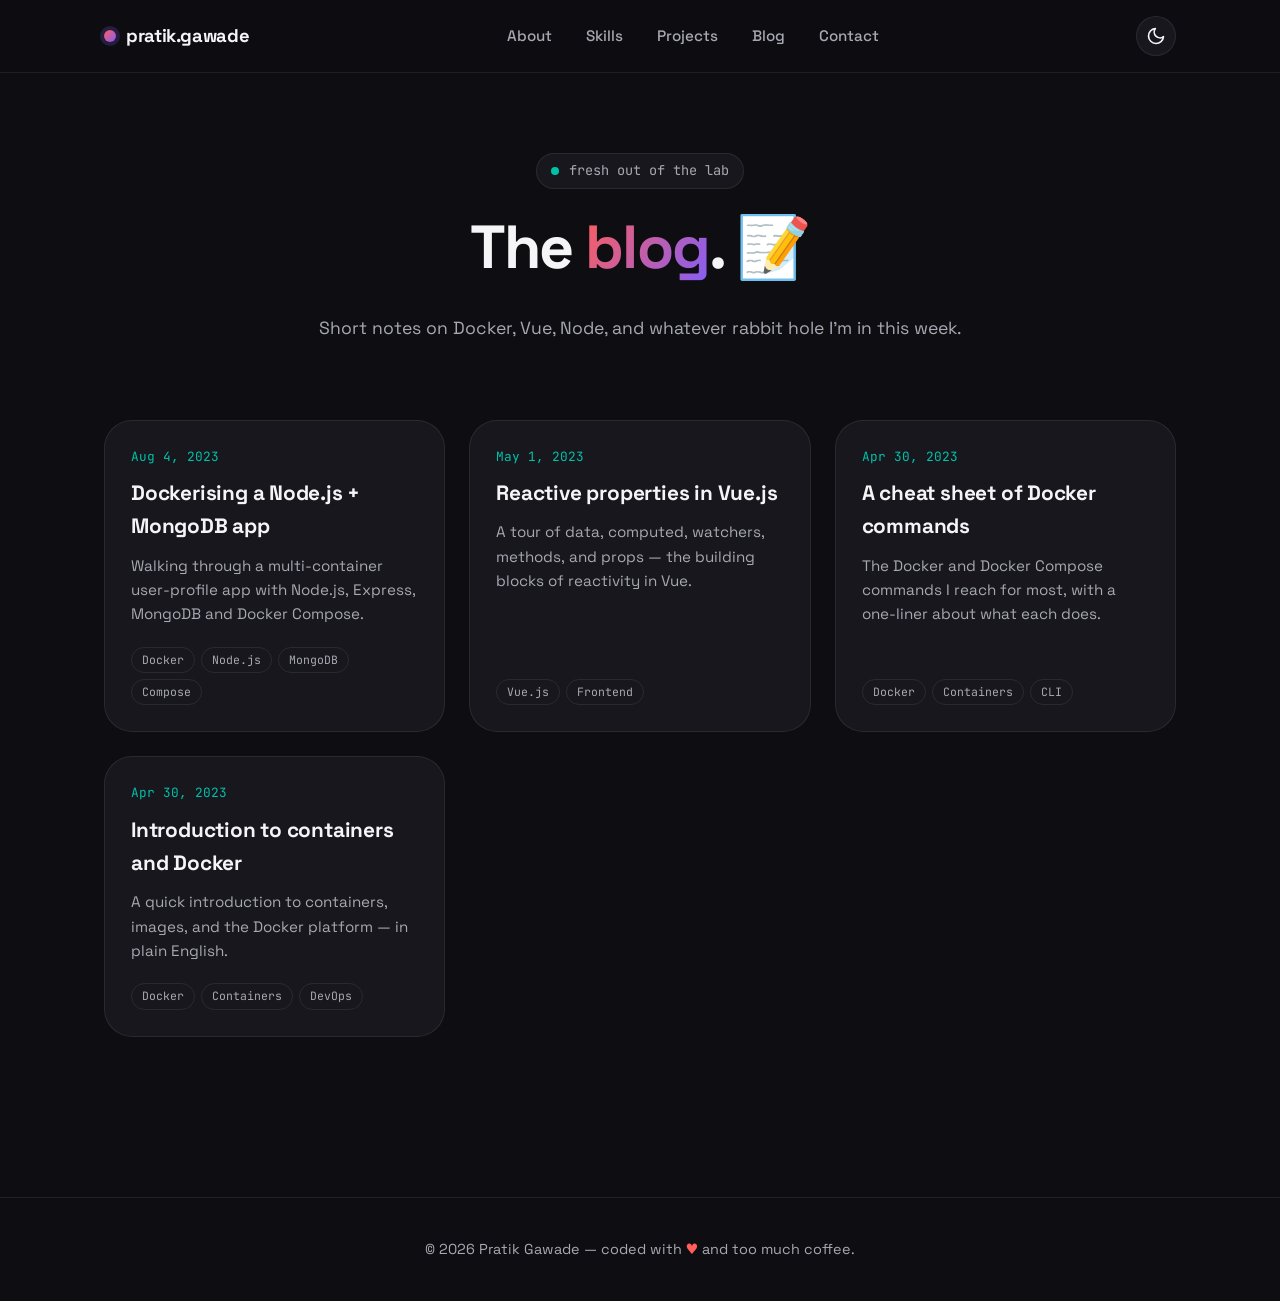
==== commit 6d5634bc: "great  improvments" ====
--- a/blog/index.html
+++ b/blog/index.html
@@ -38,7 +38,7 @@
 
   <section class="blog-hero">
     <span class="hero-eyebrow"><span class="pulse"></span> fresh out of the lab</span>
-    <h1>The <span class="accent">blog</span>.</h1>
+    <h1>The <span class="accent">blog</span>. 📝</h1>
     <p>Short notes on Docker, Vue, Node, and whatever rabbit hole I'm in this week.</p>
   </section>
 
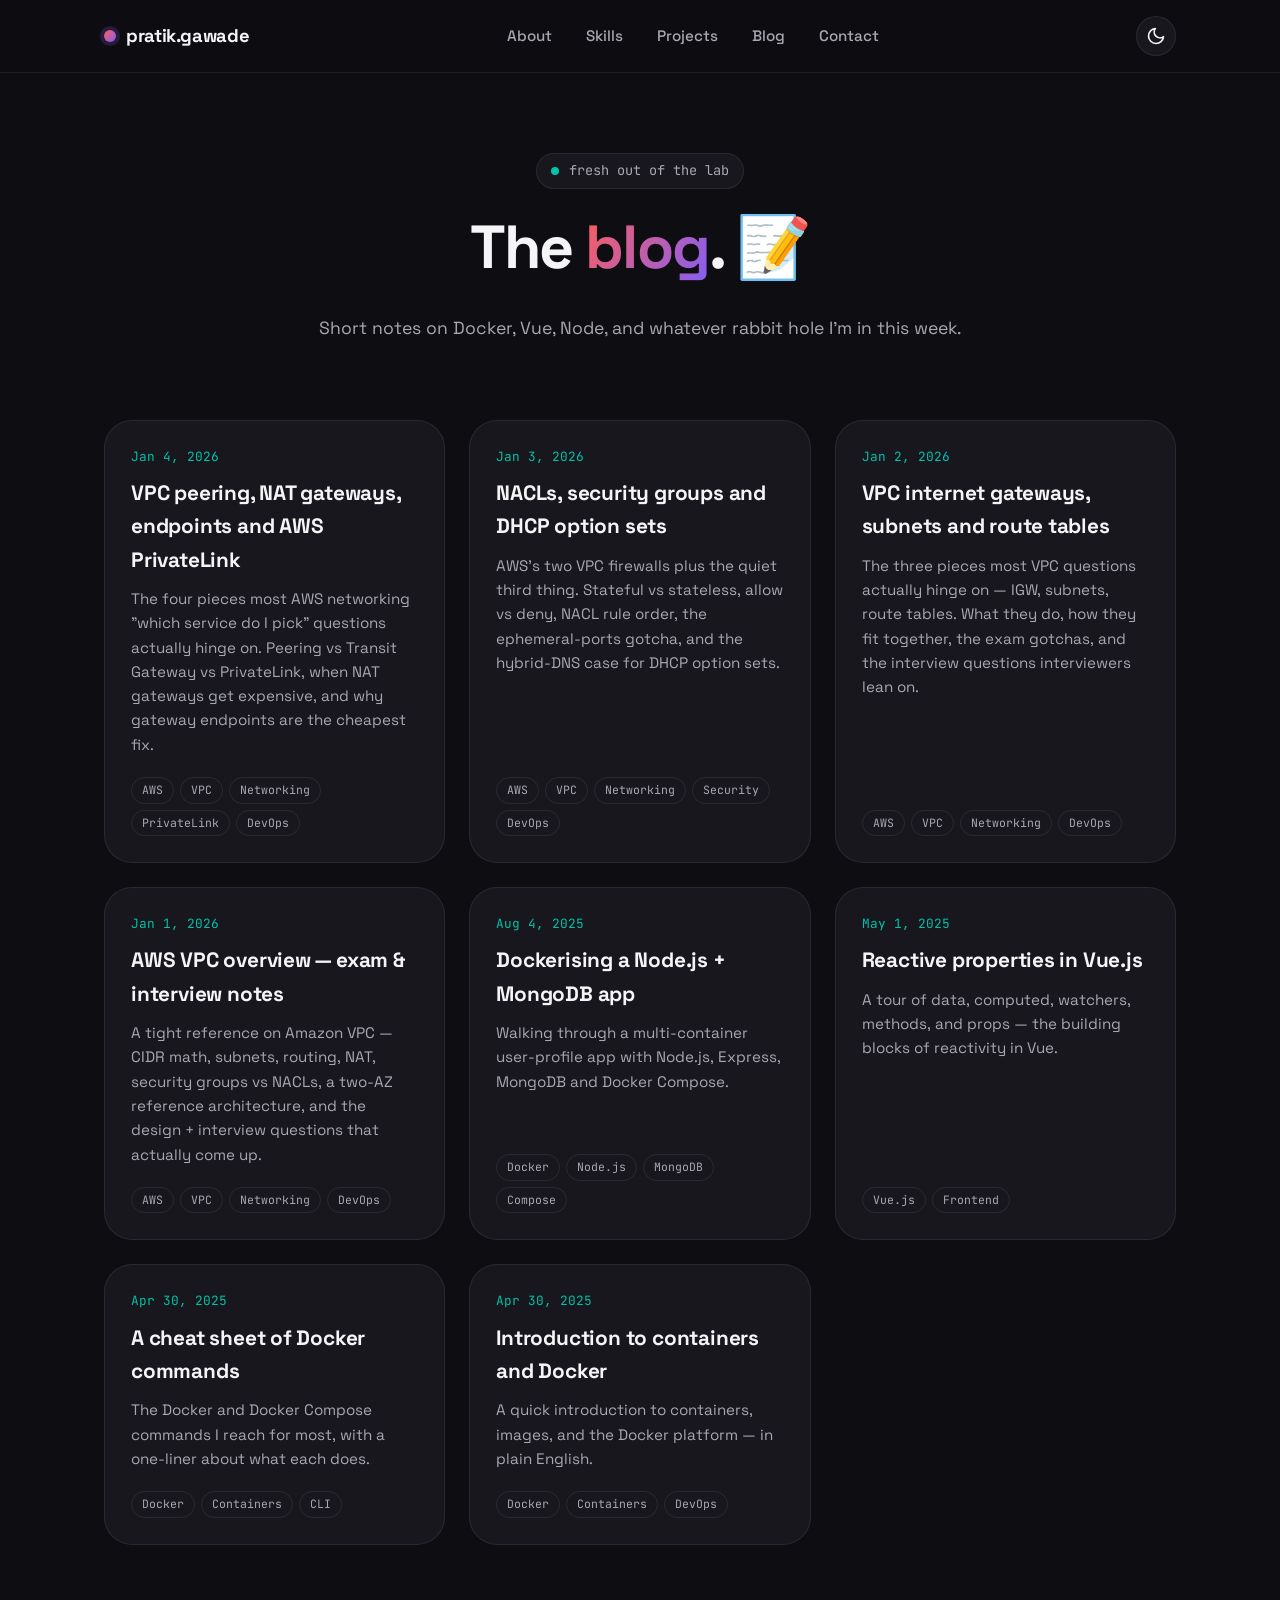
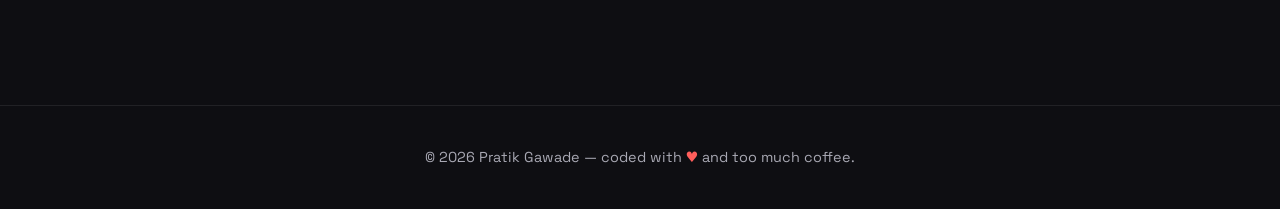
==== commit 74236ada: "moved projects section" ====
--- a/blog/index.html
+++ b/blog/index.html
@@ -20,7 +20,7 @@
       <nav class="nav-links" id="nav-links">
         <a href="../#about">About</a>
         <a href="../#skills">Skills</a>
-        <a href="../#projects">Projects</a>
+        <a href="../projects/">Projects</a>
         <a href="./">Blog</a>
         <a href="../#contact">Contact</a>
       </nav>
--- a/assets/css/styles.css
+++ b/assets/css/styles.css
@@ -338,6 +338,7 @@
   width: 100%; height: 100%;
   object-fit: cover;
   border-radius: inherit;
+  background: var(--bg);
 }
 @keyframes morph {
   0%, 100% { border-radius: 60% 40% 55% 45% / 50% 60% 40% 50%; }
@@ -412,15 +413,25 @@
 }
 .about-grid p { color: var(--fg-dim); font-size: 1.08rem; }
 .about-grid p strong { color: var(--fg); }
-.about-grid p a {
+.about-grid p a,
+.about-prose p a {
   color: var(--accent-3);
   text-decoration: underline;
   text-underline-offset: 3px;
   text-decoration-color: color-mix(in oklab, var(--accent-3) 40%, transparent);
   transition: color 0.2s, text-decoration-color 0.2s;
 }
-.about-grid p a:hover { color: var(--accent-1); text-decoration-color: var(--accent-1); }
-.about-grid p a strong { color: inherit; }
+.about-grid p a:hover,
+.about-prose p a:hover { color: var(--accent-1); text-decoration-color: var(--accent-1); }
+.about-grid p a strong,
+.about-prose p a strong { color: inherit; }
+
+/* Single-column prose variant (fact-card removed) */
+.about-prose {
+  max-width: 760px;
+}
+.about-prose p { color: var(--fg-dim); font-size: 1.08rem; }
+.about-prose p strong { color: var(--fg); }
 
 .about-side {
   display: flex;
@@ -461,6 +472,7 @@
   aspect-ratio: 4 / 3;
   object-fit: cover;
   border-radius: inherit;
+  background: var(--bg);
 }
 .photo-sticker {
   position: absolute;
@@ -522,12 +534,27 @@
 
 /* ---------- skills ---------- */
 
+.skills-grid {
+  display: grid;
+  grid-template-columns: repeat(2, minmax(0, 1fr));
+  gap: 22px 40px;
+}
+.skills-grid .skill-group { margin-bottom: 0; }
+.skills-grid .chips { gap: 8px; }
+.skills-grid .chip {
+  padding: 7px 13px;
+  font-size: 0.85rem;
+}
+@media (max-width: 820px) {
+  .skills-grid { grid-template-columns: 1fr; gap: 18px; }
+}
+
 .skill-group {
   margin-bottom: 32px;
 }
 .skill-group h3 {
-  font-size: 1.1rem;
-  margin: 0 0 14px;
+  font-size: 1rem;
+  margin: 0 0 10px;
   color: var(--fg-dim);
   font-weight: 500;
   font-family: var(--font-mono);
@@ -739,6 +766,7 @@
 
 .contact {
   text-align: center;
+  overflow: hidden;
 }
 .contact-card {
   background: var(--bg-elev);
@@ -753,12 +781,12 @@
 .contact-card::before {
   content: "";
   position: absolute;
-  inset: -40px;
+  inset: -16px;
   background: conic-gradient(from 90deg, var(--accent-1), var(--accent-2), var(--accent-3), var(--accent-4), var(--accent-5), var(--accent-1));
   border-radius: var(--radius-lg);
   z-index: -1;
-  filter: blur(40px);
-  opacity: 0.55;
+  filter: blur(30px);
+  opacity: 0.65;
   animation: spin 20s linear infinite;
   animation-play-state: paused;
   pointer-events: none;
